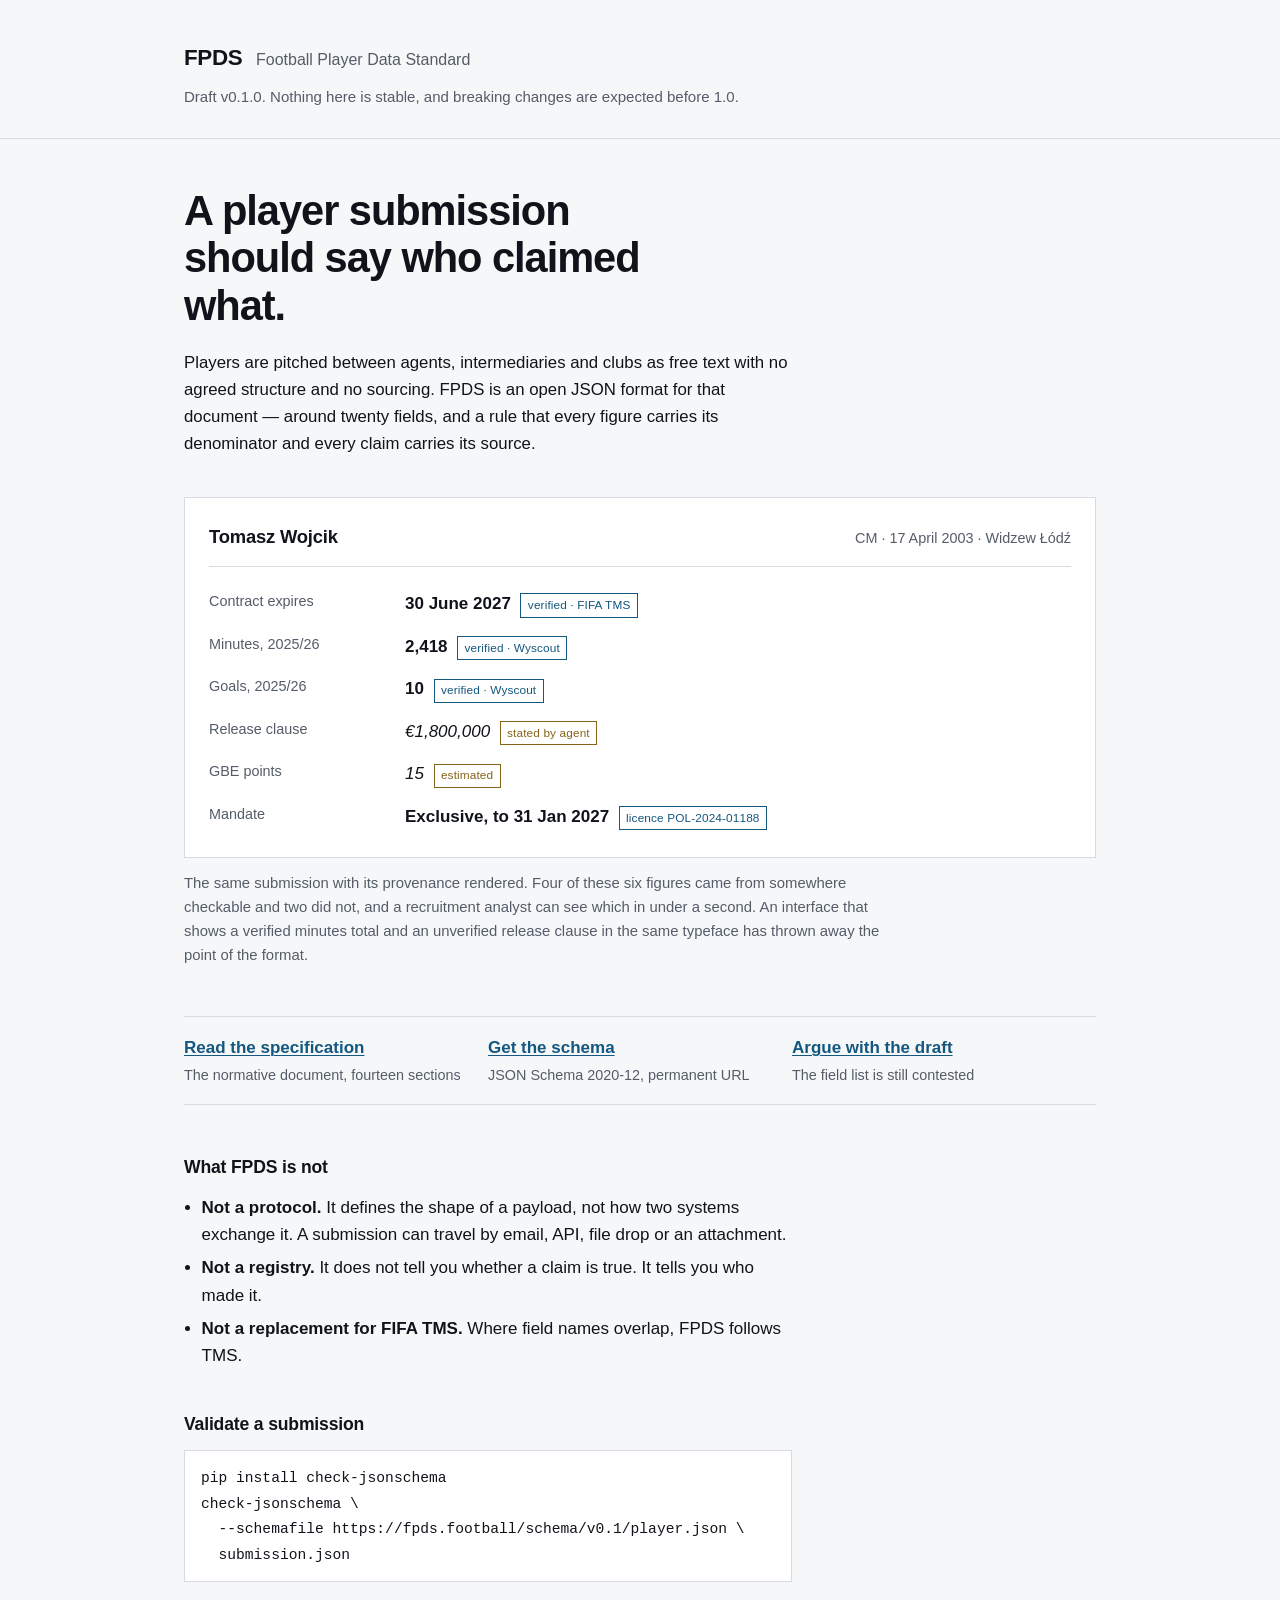
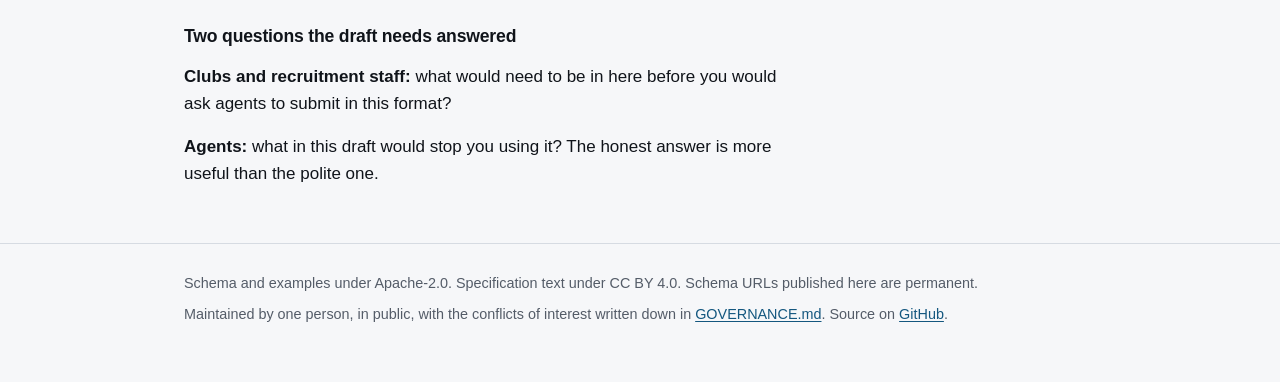
==== index.html @ 467b1104 "Import FPDS v0.1.0 draft and tidy repository Initial import of the pre-release draft, with repositor" ====
<!doctype html>
<html lang="en">
<head>
<meta charset="utf-8">
<meta name="viewport" content="width=device-width, initial-scale=1">
<title>FPDS — Football Player Data Standard</title>
<meta name="description" content="An open format for sharing player information between agents, intermediaries and clubs. Draft v0.1.0.">
<link rel="canonical" href="https://fpds.football/">
<style>
  :root {
    --paper: #f6f7f9;
    --ink: #10141a;
    --ink-soft: #545c68;
    --rule: #d6dbe2;
    --verified: #14577f;
    --stated: #85631a;
    --field: #ffffff;
  }

  *, *::before, *::after { box-sizing: border-box; }

  html { -webkit-text-size-adjust: 100%; }

  body {
    margin: 0;
    background: var(--paper);
    color: var(--ink);
    font-family: ui-sans-serif, -apple-system, "Segoe UI", Roboto, "Helvetica Neue", Arial, sans-serif;
    font-size: 17px;
    line-height: 1.6;
    -webkit-font-smoothing: antialiased;
  }

  .wrap {
    max-width: 60rem;
    margin: 0 auto;
    padding: 0 1.5rem;
  }

  .prose { max-width: 38rem; }

  a { color: var(--verified); text-decoration-thickness: 1px; text-underline-offset: 2px; }
  a:focus-visible {
    outline: 2px solid var(--verified);
    outline-offset: 3px;
    border-radius: 1px;
  }

  code, .mono {
    font-family: ui-monospace, "SF Mono", "Cascadia Mono", Menlo, Consolas, monospace;
    font-size: 0.86em;
  }

  /* Masthead */

  header.masthead {
    border-bottom: 1px solid var(--rule);
    padding: 2.5rem 0 1.75rem;
  }

  .wordmark {
    display: flex;
    align-items: baseline;
    gap: 0.85rem;
    flex-wrap: wrap;
    margin: 0;
    font-size: 1.4rem;
    font-weight: 620;
    letter-spacing: -0.015em;
  }

  .wordmark .full {
    font-size: 1rem;
    font-weight: 400;
    color: var(--ink-soft);
    letter-spacing: 0;
  }

  .status {
    margin: 0.6rem 0 0;
    color: var(--ink-soft);
    font-size: 0.94rem;
  }

  /* Argument */

  h1 {
    margin: 3rem 0 1.25rem;
    font-size: clamp(1.75rem, 1.2rem + 2vw, 2.6rem);
    line-height: 1.15;
    font-weight: 640;
    letter-spacing: -0.025em;
    max-width: 20ch;
  }

  .lede { font-size: 1.05rem; margin: 0 0 2.5rem; }

  /* The submission render — the one loud element */

  .submission {
    background: var(--field);
    border: 1px solid var(--rule);
    padding: 1.5rem 1.5rem 1.25rem;
    margin: 0 0 0.9rem;
  }

  .submission-head {
    display: flex;
    justify-content: space-between;
    align-items: baseline;
    gap: 1rem;
    flex-wrap: wrap;
    padding-bottom: 0.9rem;
    border-bottom: 1px solid var(--rule);
  }

  .player-name { font-size: 1.15rem; font-weight: 600; letter-spacing: -0.01em; }
  .player-meta { color: var(--ink-soft); font-size: 0.9rem; }

  dl.fields {
    display: grid;
    grid-template-columns: minmax(7rem, 11rem) 1fr;
    gap: 0.1rem 1.25rem;
    margin: 1rem 0 0;
  }

  dl.fields dt {
    color: var(--ink-soft);
    font-size: 0.9rem;
    padding: 0.42rem 0;
  }

  dl.fields dd {
    margin: 0;
    padding: 0.42rem 0;
    display: flex;
    align-items: baseline;
    gap: 0.6rem;
    flex-wrap: wrap;
  }

  .mark {
    font-size: 0.74rem;
    letter-spacing: 0.01em;
    padding: 0.1rem 0.4rem;
    border: 1px solid currentColor;
    white-space: nowrap;
  }

  .v { color: var(--verified); }
  .v .value { font-weight: 560; }
  .s { color: var(--stated); }
  .s .value { font-style: italic; }
  .fields dd .value { color: var(--ink); }
  .s .value { color: var(--stated); }

  .caption {
    color: var(--ink-soft);
    font-size: 0.93rem;
    margin: 0 0 3rem;
    max-width: 44rem;
  }

  /* Doors */

  .doors {
    display: grid;
    grid-template-columns: repeat(auto-fit, minmax(15rem, 1fr));
    border-top: 1px solid var(--rule);
    margin: 0 0 3rem;
  }

  .door {
    border-bottom: 1px solid var(--rule);
    padding: 1.1rem 0;
    display: block;
    text-decoration: none;
    color: inherit;
    padding-right: 1.5rem;
  }

  .door .title { font-weight: 580; color: var(--verified); text-decoration: underline; text-decoration-thickness: 1px; text-underline-offset: 2px; }
  .door .note { display: block; color: var(--ink-soft); font-size: 0.9rem; margin-top: 0.15rem; }

  h2 {
    font-size: 1.1rem;
    font-weight: 620;
    letter-spacing: -0.01em;
    margin: 2.5rem 0 0.75rem;
  }

  p { margin: 0 0 1rem; }

  ul { padding-left: 1.1rem; margin: 0 0 1rem; }
  li { margin-bottom: 0.4rem; }

  pre {
    background: var(--field);
    border: 1px solid var(--rule);
    padding: 0.9rem 1rem;
    overflow-x: auto;
    margin: 0 0 1rem;
    line-height: 1.5;
  }

  footer {
    border-top: 1px solid var(--rule);
    margin-top: 3.5rem;
    padding: 1.75rem 0 3rem;
    color: var(--ink-soft);
    font-size: 0.9rem;
  }

  footer p { margin: 0 0 0.5rem; }

  @media (max-width: 34rem) {
    dl.fields { grid-template-columns: 1fr; gap: 0; }
    dl.fields dt { padding-bottom: 0; font-size: 0.84rem; }
    dl.fields dd { padding-top: 0.1rem; padding-bottom: 0.8rem; }
  }
</style>
</head>
<body>

<header class="masthead">
  <div class="wrap">
    <p class="wordmark">FPDS <span class="full">Football Player Data Standard</span></p>
    <p class="status">Draft v0.1.0. Nothing here is stable, and breaking changes are expected before 1.0.</p>
  </div>
</header>

<main class="wrap">

  <h1>A player submission should say who claimed what.</h1>

  <p class="lede prose">
    Players are pitched between agents, intermediaries and clubs as free text with no
    agreed structure and no sourcing. FPDS is an open JSON format for that document —
    around twenty fields, and a rule that every figure carries its denominator and every
    claim carries its source.
  </p>

  <section class="submission" aria-label="Example submission showing verified and agent-stated claims">
    <div class="submission-head">
      <span class="player-name">Tomasz Wojcik</span>
      <span class="player-meta">CM · 17 April 2003 · Widzew Łódź</span>
    </div>
    <dl class="fields">
      <dt>Contract expires</dt>
      <dd class="v"><span class="value">30 June 2027</span> <span class="mark">verified · FIFA TMS</span></dd>

      <dt>Minutes, 2025/26</dt>
      <dd class="v"><span class="value">2,418</span> <span class="mark">verified · Wyscout</span></dd>

      <dt>Goals, 2025/26</dt>
      <dd class="v"><span class="value">10</span> <span class="mark">verified · Wyscout</span></dd>

      <dt>Release clause</dt>
      <dd class="s"><span class="value">€1,800,000</span> <span class="mark">stated by agent</span></dd>

      <dt>GBE points</dt>
      <dd class="s"><span class="value">15</span> <span class="mark">estimated</span></dd>

      <dt>Mandate</dt>
      <dd class="v"><span class="value">Exclusive, to 31 Jan 2027</span> <span class="mark">licence POL-2024-01188</span></dd>
    </dl>
  </section>

  <p class="caption">
    The same submission with its provenance rendered. Four of these six figures came from
    somewhere checkable and two did not, and a recruitment analyst can see which in under a
    second. An interface that shows a verified minutes total and an unverified release clause
    in the same typeface has thrown away the point of the format.
  </p>

  <nav class="doors" aria-label="Main links">
    <a class="door" href="https://github.com/fpds-football/spec/blob/main/SPEC.md">
      <span class="title">Read the specification</span>
      <span class="note">The normative document, fourteen sections</span>
    </a>
    <a class="door" href="/schema/v0.1/player.json">
      <span class="title">Get the schema</span>
      <span class="note">JSON Schema 2020-12, permanent URL</span>
    </a>
    <a class="door" href="https://github.com/fpds-football/spec/discussions">
      <span class="title">Argue with the draft</span>
      <span class="note">The field list is still contested</span>
    </a>
  </nav>

  <div class="prose">

    <h2>What FPDS is not</h2>
    <ul>
      <li><strong>Not a protocol.</strong> It defines the shape of a payload, not how two systems exchange it. A submission can travel by email, API, file drop or an attachment.</li>
      <li><strong>Not a registry.</strong> It does not tell you whether a claim is true. It tells you who made it.</li>
      <li><strong>Not a replacement for FIFA TMS.</strong> Where field names overlap, FPDS follows TMS.</li>
    </ul>

    <h2>Validate a submission</h2>
    <pre><code>pip install check-jsonschema
check-jsonschema \
  --schemafile https://fpds.football/schema/v0.1/player.json \
  submission.json</code></pre>

    <h2>Two questions the draft needs answered</h2>
    <p>
      <strong>Clubs and recruitment staff:</strong> what would need to be in here before you
      would ask agents to submit in this format?
    </p>
    <p>
      <strong>Agents:</strong> what in this draft would stop you using it? The honest answer
      is more useful than the polite one.
    </p>

  </div>

</main>

<footer>
  <div class="wrap">
    <p>
      Schema and examples under Apache-2.0. Specification text under CC BY 4.0.
      Schema URLs published here are permanent.
    </p>
    <p>
      Maintained by one person, in public, with the conflicts of interest written down in
      <a href="https://github.com/fpds-football/spec/blob/main/GOVERNANCE.md">GOVERNANCE.md</a>.
      Source on <a href="https://github.com/fpds-football/spec">GitHub</a>.
    </p>
  </div>
</footer>

</body>
</html>
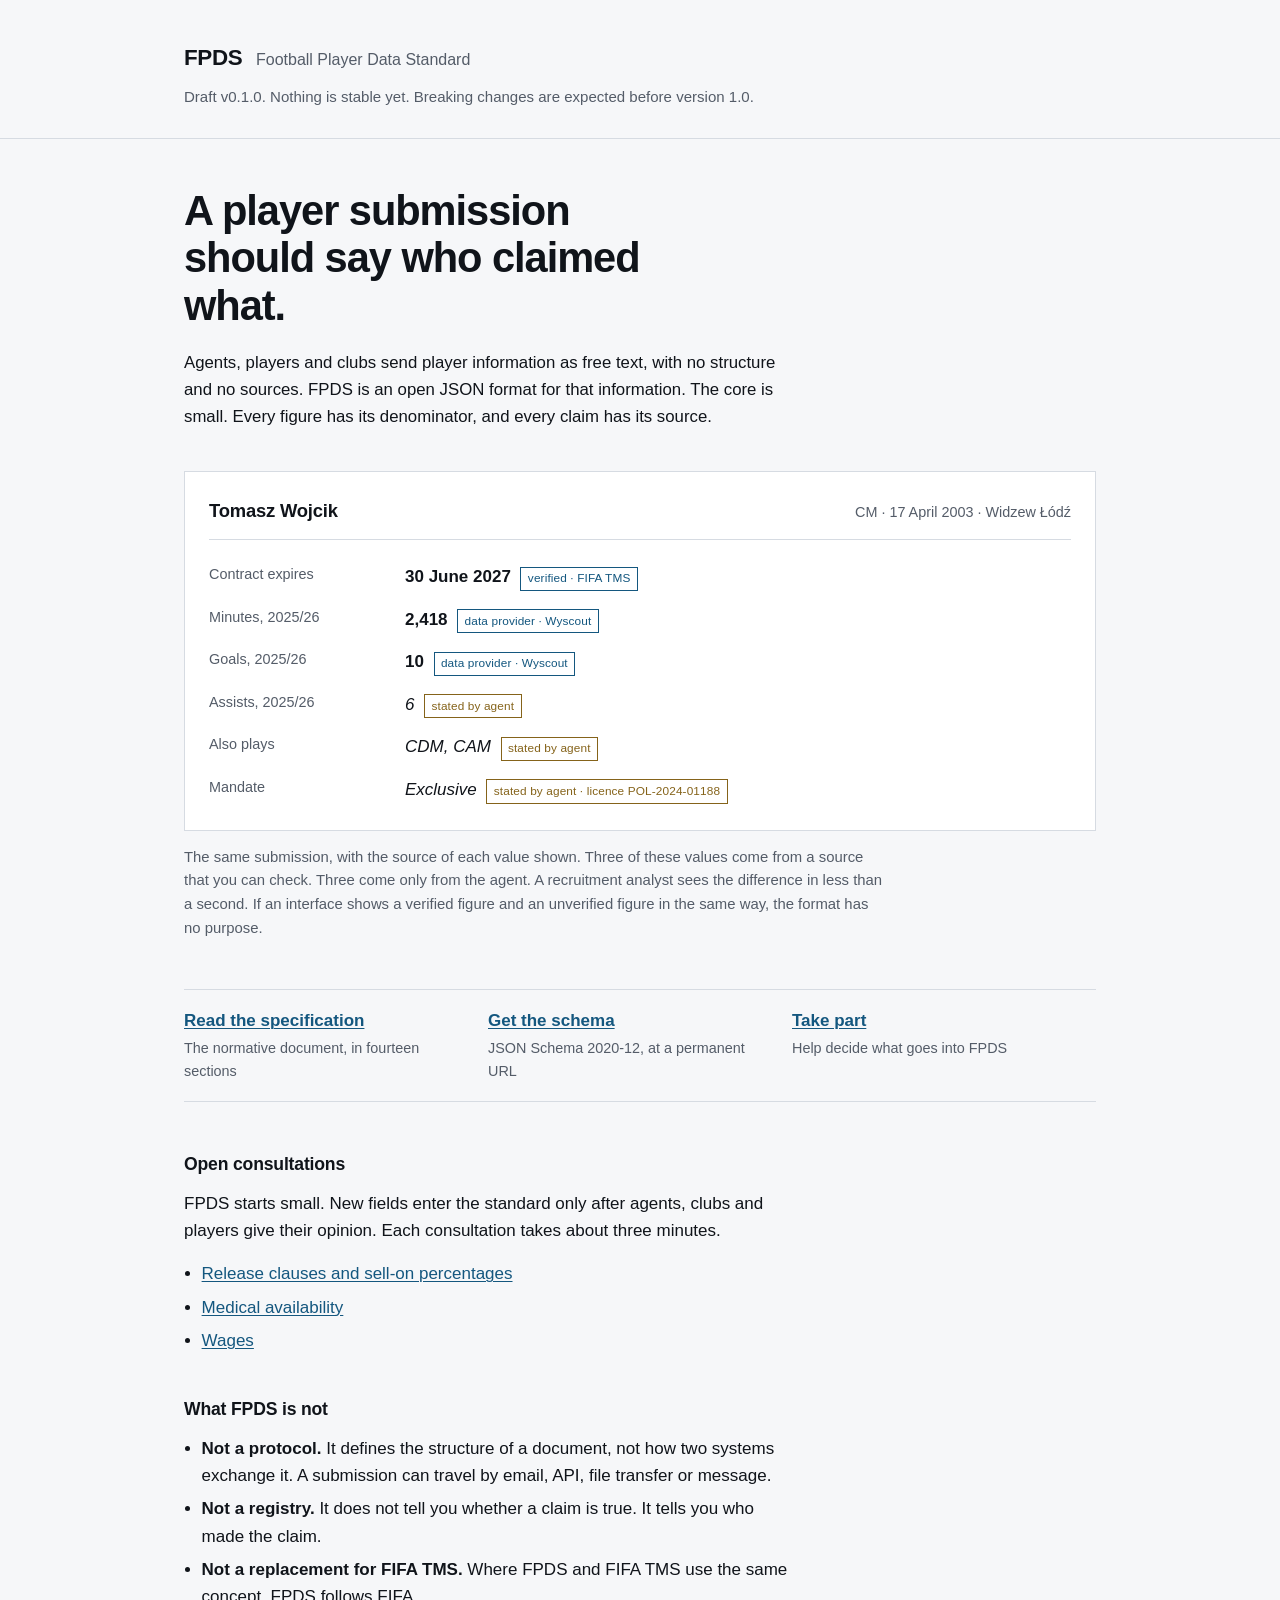
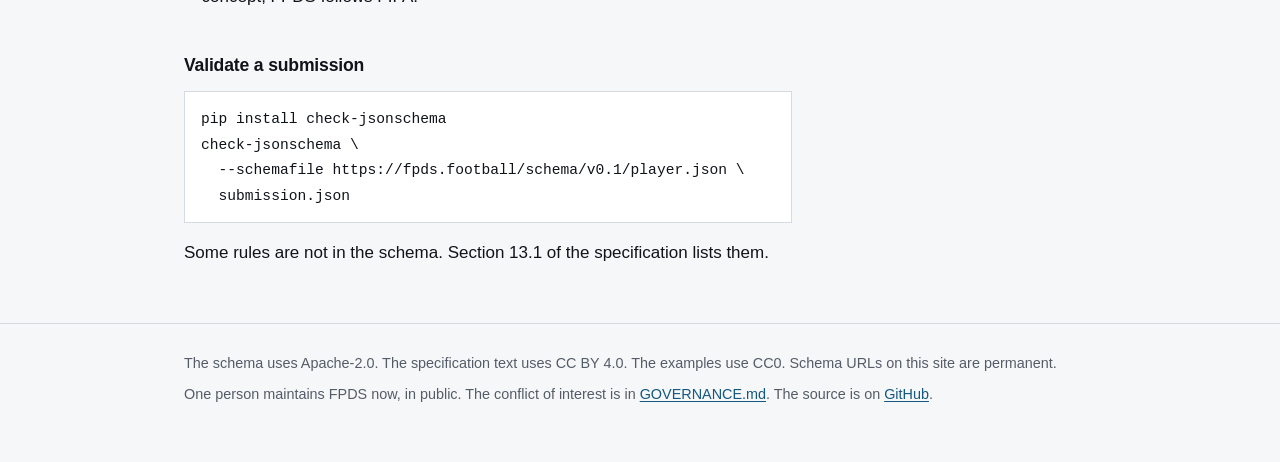
==== commit 034c4477: "Add Cloudflare Pages site build and launch consultation pages - scripts/build-site.sh copies only in" ====
--- a/index.html
+++ b/index.html
@@ -225,7 +225,7 @@
 <header class="masthead">
   <div class="wrap">
     <p class="wordmark">FPDS <span class="full">Football Player Data Standard</span></p>
-    <p class="status">Draft v0.1.0. Nothing here is stable, and breaking changes are expected before 1.0.</p>
+    <p class="status">Draft v0.1.0. Nothing is stable yet. Breaking changes are expected before version 1.0.</p>
   </div>
 </header>
 
@@ -234,10 +234,9 @@
   <h1>A player submission should say who claimed what.</h1>
 
   <p class="lede prose">
-    Players are pitched between agents, intermediaries and clubs as free text with no
-    agreed structure and no sourcing. FPDS is an open JSON format for that document —
-    around twenty fields, and a rule that every figure carries its denominator and every
-    claim carries its source.
+    Agents, players and clubs send player information as free text, with no structure and no
+    sources. FPDS is an open JSON format for that information. The core is small. Every figure
+    has its denominator, and every claim has its source.
   </p>
 
   <section class="submission" aria-label="Example submission showing verified and agent-stated claims">
@@ -250,51 +249,62 @@
       <dd class="v"><span class="value">30 June 2027</span> <span class="mark">verified · FIFA TMS</span></dd>
 
       <dt>Minutes, 2025/26</dt>
-      <dd class="v"><span class="value">2,418</span> <span class="mark">verified · Wyscout</span></dd>
+      <dd class="v"><span class="value">2,418</span> <span class="mark">data provider · Wyscout</span></dd>
 
       <dt>Goals, 2025/26</dt>
-      <dd class="v"><span class="value">10</span> <span class="mark">verified · Wyscout</span></dd>
-
-      <dt>Release clause</dt>
-      <dd class="s"><span class="value">€1,800,000</span> <span class="mark">stated by agent</span></dd>
-
-      <dt>GBE points</dt>
-      <dd class="s"><span class="value">15</span> <span class="mark">estimated</span></dd>
+      <dd class="v"><span class="value">10</span> <span class="mark">data provider · Wyscout</span></dd>
+
+      <dt>Assists, 2025/26</dt>
+      <dd class="s"><span class="value">6</span> <span class="mark">stated by agent</span></dd>
+
+      <dt>Also plays</dt>
+      <dd class="s"><span class="value">CDM, CAM</span> <span class="mark">stated by agent</span></dd>
 
       <dt>Mandate</dt>
-      <dd class="v"><span class="value">Exclusive, to 31 Jan 2027</span> <span class="mark">licence POL-2024-01188</span></dd>
+      <dd class="s"><span class="value">Exclusive</span> <span class="mark">stated by agent · licence POL-2024-01188</span></dd>
     </dl>
   </section>
 
   <p class="caption">
-    The same submission with its provenance rendered. Four of these six figures came from
-    somewhere checkable and two did not, and a recruitment analyst can see which in under a
-    second. An interface that shows a verified minutes total and an unverified release clause
-    in the same typeface has thrown away the point of the format.
+    The same submission, with the source of each value shown. Three of these values come from a
+    source that you can check. Three come only from the agent. A recruitment analyst sees the
+    difference in less than a second. If an interface shows a verified figure and an unverified
+    figure in the same way, the format has no purpose.
   </p>
 
   <nav class="doors" aria-label="Main links">
     <a class="door" href="https://github.com/fpds-football/spec/blob/main/SPEC.md">
       <span class="title">Read the specification</span>
-      <span class="note">The normative document, fourteen sections</span>
+      <span class="note">The normative document, in fourteen sections</span>
     </a>
     <a class="door" href="/schema/v0.1/player.json">
       <span class="title">Get the schema</span>
-      <span class="note">JSON Schema 2020-12, permanent URL</span>
+      <span class="note">JSON Schema 2020-12, at a permanent URL</span>
     </a>
-    <a class="door" href="https://github.com/fpds-football/spec/discussions">
-      <span class="title">Argue with the draft</span>
-      <span class="note">The field list is still contested</span>
+    <a class="door" href="/consult/">
+      <span class="title">Take part</span>
+      <span class="note">Help decide what goes into FPDS</span>
     </a>
   </nav>
 
   <div class="prose">
 
+    <h2>Open consultations</h2>
+    <p>
+      FPDS starts small. New fields enter the standard only after agents, clubs and players give
+      their opinion. Each consultation takes about three minutes.
+    </p>
+    <ul>
+      <li><a href="/consult/release-clauses/">Release clauses and sell-on percentages</a></li>
+      <li><a href="/consult/medical-availability/">Medical availability</a></li>
+      <li><a href="/consult/wages/">Wages</a></li>
+    </ul>
+
     <h2>What FPDS is not</h2>
     <ul>
-      <li><strong>Not a protocol.</strong> It defines the shape of a payload, not how two systems exchange it. A submission can travel by email, API, file drop or an attachment.</li>
-      <li><strong>Not a registry.</strong> It does not tell you whether a claim is true. It tells you who made it.</li>
-      <li><strong>Not a replacement for FIFA TMS.</strong> Where field names overlap, FPDS follows TMS.</li>
+      <li><strong>Not a protocol.</strong> It defines the structure of a document, not how two systems exchange it. A submission can travel by email, API, file transfer or message.</li>
+      <li><strong>Not a registry.</strong> It does not tell you whether a claim is true. It tells you who made the claim.</li>
+      <li><strong>Not a replacement for FIFA TMS.</strong> Where FPDS and FIFA TMS use the same concept, FPDS follows FIFA.</li>
     </ul>
 
     <h2>Validate a submission</h2>
@@ -302,15 +312,8 @@
 check-jsonschema \
   --schemafile https://fpds.football/schema/v0.1/player.json \
   submission.json</code></pre>
-
-    <h2>Two questions the draft needs answered</h2>
     <p>
-      <strong>Clubs and recruitment staff:</strong> what would need to be in here before you
-      would ask agents to submit in this format?
-    </p>
-    <p>
-      <strong>Agents:</strong> what in this draft would stop you using it? The honest answer
-      is more useful than the polite one.
+      Some rules are not in the schema. Section 13.1 of the specification lists them.
     </p>
 
   </div>
@@ -320,13 +323,13 @@
 <footer>
   <div class="wrap">
     <p>
-      Schema and examples under Apache-2.0. Specification text under CC BY 4.0.
-      Schema URLs published here are permanent.
+      The schema uses Apache-2.0. The specification text uses CC BY 4.0. The examples use CC0.
+      Schema URLs on this site are permanent.
     </p>
     <p>
-      Maintained by one person, in public, with the conflicts of interest written down in
+      One person maintains FPDS now, in public. The conflict of interest is in
       <a href="https://github.com/fpds-football/spec/blob/main/GOVERNANCE.md">GOVERNANCE.md</a>.
-      Source on <a href="https://github.com/fpds-football/spec">GitHub</a>.
+      The source is on <a href="https://github.com/fpds-football/spec">GitHub</a>.
     </p>
   </div>
 </footer>
